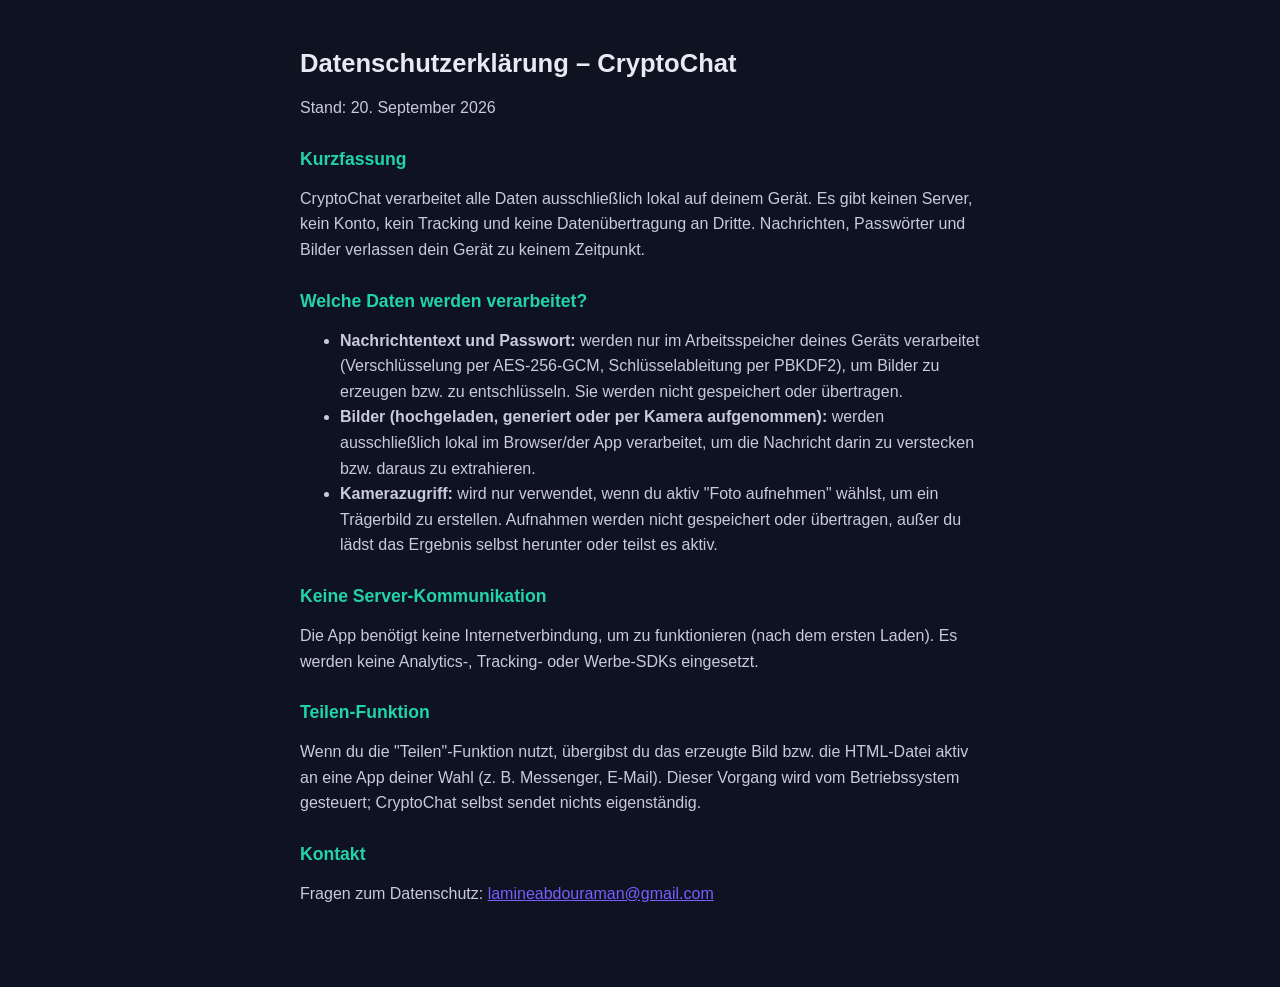
==== privacy.html @ 75d64087 "Initial commit: CryptoChat PWA (encrypt, hide-in-image, PIN lock) Client-side steganography app: AES" ====
<!DOCTYPE html>
<html lang="de">
<head>
<meta charset="UTF-8" />
<meta name="viewport" content="width=device-width, initial-scale=1.0" />
<title>CryptoChat – Datenschutzerklärung</title>
<link rel="icon" href="icons/icon-192.png" />
<style>
  body { font-family: -apple-system, "Segoe UI", Roboto, Helvetica, Arial, sans-serif; background:#0f1220; color:#e9e9f4; margin:0; padding:32px 16px 64px; }
  .wrap { max-width: 680px; margin: 0 auto; }
  h1 { font-size: 1.6rem; }
  h2 { font-size: 1.1rem; margin-top: 28px; color:#22d3aa; }
  p, li { color:#c9cadf; line-height: 1.6; }
  a { color:#7c5cff; }
</style>
</head>
<body>
<div class="wrap">
  <h1>Datenschutzerklärung – CryptoChat</h1>
  <p>Stand: 20. September 2026</p>

  <h2>Kurzfassung</h2>
  <p>CryptoChat verarbeitet alle Daten ausschließlich lokal auf deinem Gerät. Es gibt keinen Server, kein Konto, kein Tracking und keine Datenübertragung an Dritte. Nachrichten, Passwörter und Bilder verlassen dein Gerät zu keinem Zeitpunkt.</p>

  <h2>Welche Daten werden verarbeitet?</h2>
  <ul>
    <li><strong>Nachrichtentext und Passwort:</strong> werden nur im Arbeitsspeicher deines Geräts verarbeitet (Verschlüsselung per AES-256-GCM, Schlüsselableitung per PBKDF2), um Bilder zu erzeugen bzw. zu entschlüsseln. Sie werden nicht gespeichert oder übertragen.</li>
    <li><strong>Bilder (hochgeladen, generiert oder per Kamera aufgenommen):</strong> werden ausschließlich lokal im Browser/der App verarbeitet, um die Nachricht darin zu verstecken bzw. daraus zu extrahieren.</li>
    <li><strong>Kamerazugriff:</strong> wird nur verwendet, wenn du aktiv "Foto aufnehmen" wählst, um ein Trägerbild zu erstellen. Aufnahmen werden nicht gespeichert oder übertragen, außer du lädst das Ergebnis selbst herunter oder teilst es aktiv.</li>
  </ul>

  <h2>Keine Server-Kommunikation</h2>
  <p>Die App benötigt keine Internetverbindung, um zu funktionieren (nach dem ersten Laden). Es werden keine Analytics-, Tracking- oder Werbe-SDKs eingesetzt.</p>

  <h2>Teilen-Funktion</h2>
  <p>Wenn du die "Teilen"-Funktion nutzt, übergibst du das erzeugte Bild bzw. die HTML-Datei aktiv an eine App deiner Wahl (z. B. Messenger, E-Mail). Dieser Vorgang wird vom Betriebssystem gesteuert; CryptoChat selbst sendet nichts eigenständig.

  <h2>Kontakt</h2>
  <p>Fragen zum Datenschutz: <a href="mailto:lamineabdouraman@gmail.com">lamineabdouraman@gmail.com</a></p>
</div>
</body>
</html>
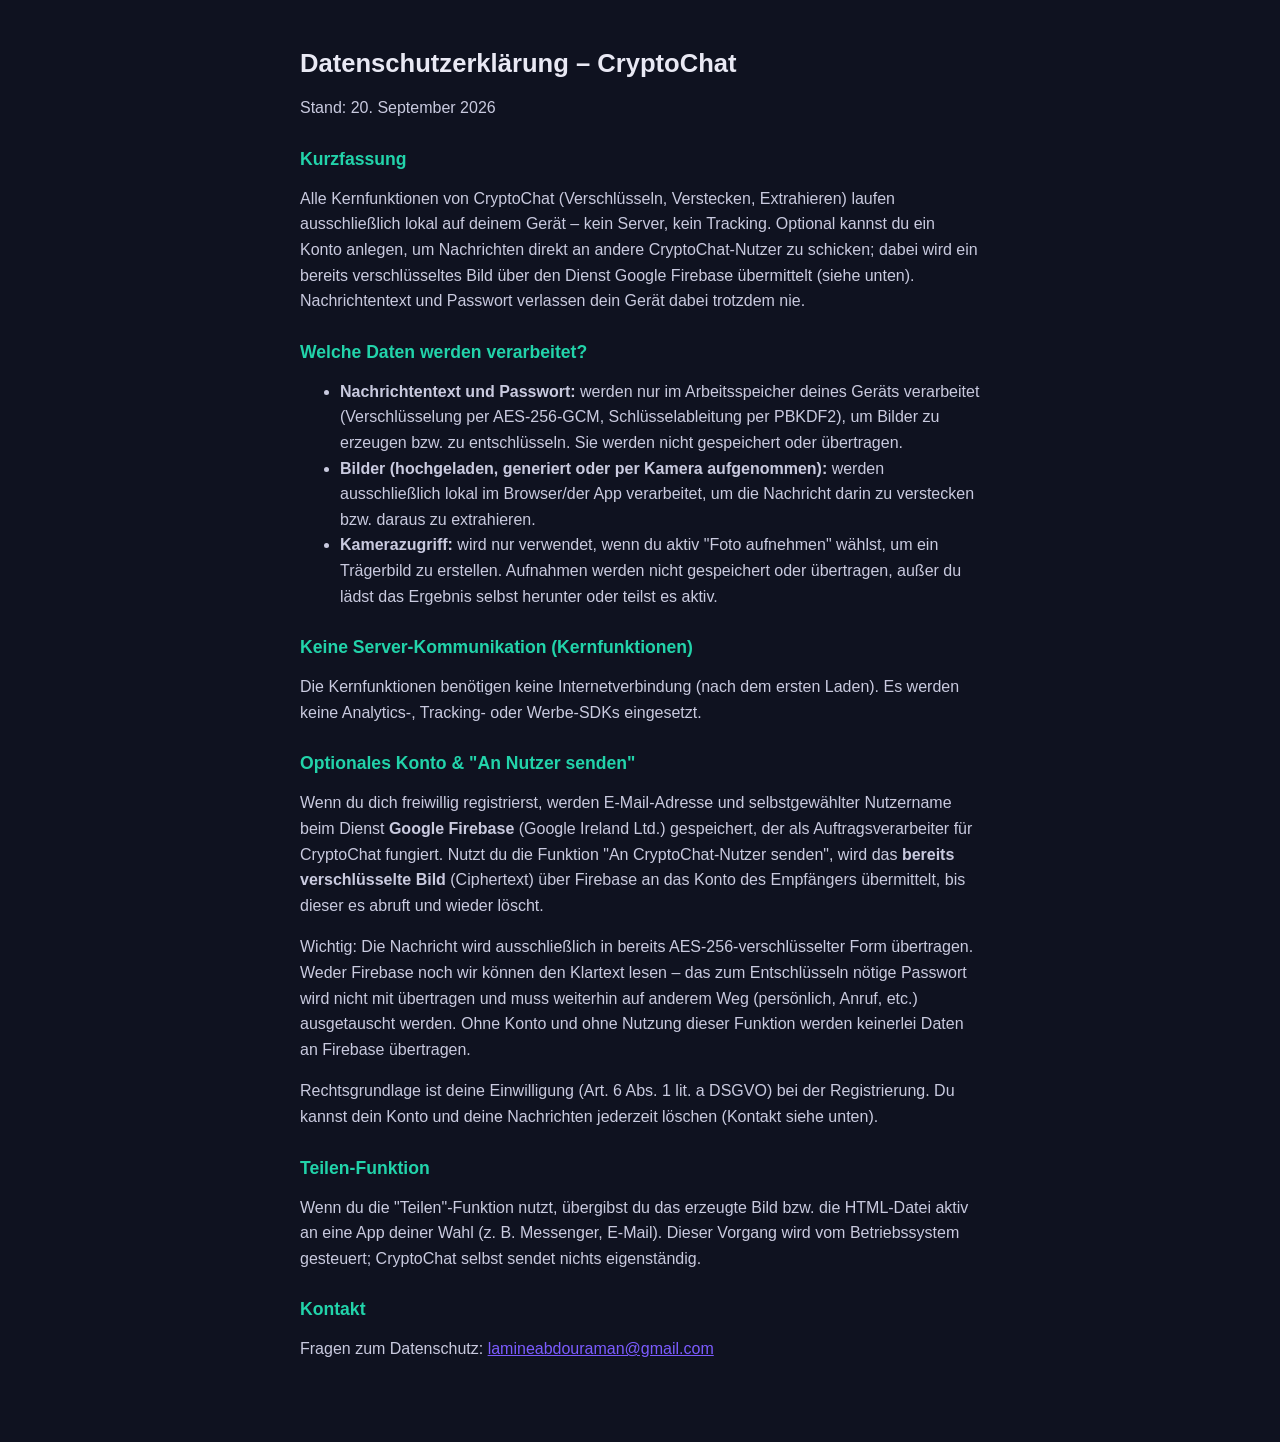
==== commit e40a1558: "Add in-app messaging to other CryptoChat users, remove device PIN lock Adds an optional Firebase acc" ====
--- a/privacy.html
+++ b/privacy.html
@@ -20,7 +20,7 @@
   <p>Stand: 20. September 2026</p>
 
   <h2>Kurzfassung</h2>
-  <p>CryptoChat verarbeitet alle Daten ausschließlich lokal auf deinem Gerät. Es gibt keinen Server, kein Konto, kein Tracking und keine Datenübertragung an Dritte. Nachrichten, Passwörter und Bilder verlassen dein Gerät zu keinem Zeitpunkt.</p>
+  <p>Alle Kernfunktionen von CryptoChat (Verschlüsseln, Verstecken, Extrahieren) laufen ausschließlich lokal auf deinem Gerät – kein Server, kein Tracking. Optional kannst du ein Konto anlegen, um Nachrichten direkt an andere CryptoChat-Nutzer zu schicken; dabei wird ein bereits verschlüsseltes Bild über den Dienst Google Firebase übermittelt (siehe unten). Nachrichtentext und Passwort verlassen dein Gerät dabei trotzdem nie.</p>
 
   <h2>Welche Daten werden verarbeitet?</h2>
   <ul>
@@ -29,8 +29,13 @@
     <li><strong>Kamerazugriff:</strong> wird nur verwendet, wenn du aktiv "Foto aufnehmen" wählst, um ein Trägerbild zu erstellen. Aufnahmen werden nicht gespeichert oder übertragen, außer du lädst das Ergebnis selbst herunter oder teilst es aktiv.</li>
   </ul>
 
-  <h2>Keine Server-Kommunikation</h2>
-  <p>Die App benötigt keine Internetverbindung, um zu funktionieren (nach dem ersten Laden). Es werden keine Analytics-, Tracking- oder Werbe-SDKs eingesetzt.</p>
+  <h2>Keine Server-Kommunikation (Kernfunktionen)</h2>
+  <p>Die Kernfunktionen benötigen keine Internetverbindung (nach dem ersten Laden). Es werden keine Analytics-, Tracking- oder Werbe-SDKs eingesetzt.</p>
+
+  <h2>Optionales Konto & "An Nutzer senden"</h2>
+  <p>Wenn du dich freiwillig registrierst, werden E-Mail-Adresse und selbstgewählter Nutzername beim Dienst <strong>Google Firebase</strong> (Google Ireland Ltd.) gespeichert, der als Auftragsverarbeiter für CryptoChat fungiert. Nutzt du die Funktion "An CryptoChat-Nutzer senden", wird das <strong>bereits verschlüsselte Bild</strong> (Ciphertext) über Firebase an das Konto des Empfängers übermittelt, bis dieser es abruft und wieder löscht.</p>
+  <p>Wichtig: Die Nachricht wird ausschließlich in bereits AES-256-verschlüsselter Form übertragen. Weder Firebase noch wir können den Klartext lesen – das zum Entschlüsseln nötige Passwort wird nicht mit übertragen und muss weiterhin auf anderem Weg (persönlich, Anruf, etc.) ausgetauscht werden. Ohne Konto und ohne Nutzung dieser Funktion werden keinerlei Daten an Firebase übertragen.</p>
+  <p>Rechtsgrundlage ist deine Einwilligung (Art. 6 Abs. 1 lit. a DSGVO) bei der Registrierung. Du kannst dein Konto und deine Nachrichten jederzeit löschen (Kontakt siehe unten).</p>
 
   <h2>Teilen-Funktion</h2>
   <p>Wenn du die "Teilen"-Funktion nutzt, übergibst du das erzeugte Bild bzw. die HTML-Datei aktiv an eine App deiner Wahl (z. B. Messenger, E-Mail). Dieser Vorgang wird vom Betriebssystem gesteuert; CryptoChat selbst sendet nichts eigenständig.
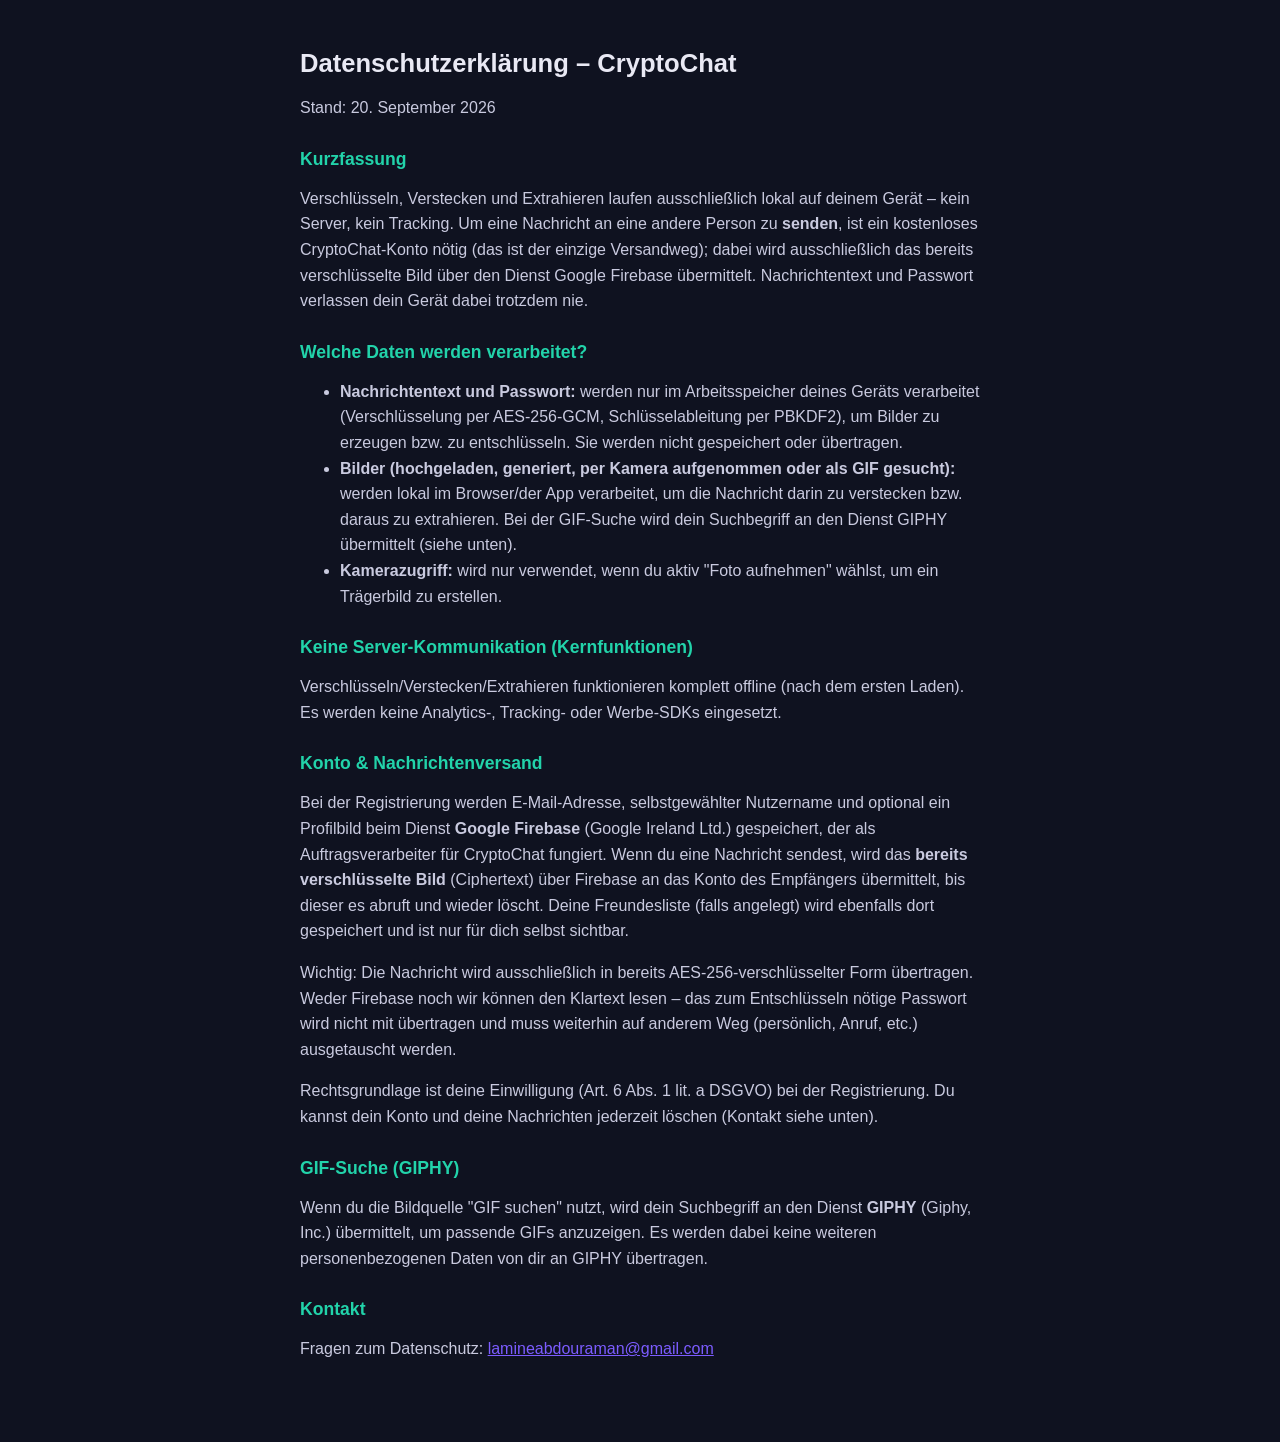
==== commit e1368ac6: "Consolidate sending to a single path: in-app, user-to-user only Removes the self-decrypting HTML exp" ====
--- a/privacy.html
+++ b/privacy.html
@@ -20,25 +20,25 @@
   <p>Stand: 20. September 2026</p>
 
   <h2>Kurzfassung</h2>
-  <p>Alle Kernfunktionen von CryptoChat (Verschlüsseln, Verstecken, Extrahieren) laufen ausschließlich lokal auf deinem Gerät – kein Server, kein Tracking. Optional kannst du ein Konto anlegen, um Nachrichten direkt an andere CryptoChat-Nutzer zu schicken; dabei wird ein bereits verschlüsseltes Bild über den Dienst Google Firebase übermittelt (siehe unten). Nachrichtentext und Passwort verlassen dein Gerät dabei trotzdem nie.</p>
+  <p>Verschlüsseln, Verstecken und Extrahieren laufen ausschließlich lokal auf deinem Gerät – kein Server, kein Tracking. Um eine Nachricht an eine andere Person zu <strong>senden</strong>, ist ein kostenloses CryptoChat-Konto nötig (das ist der einzige Versandweg); dabei wird ausschließlich das bereits verschlüsselte Bild über den Dienst Google Firebase übermittelt. Nachrichtentext und Passwort verlassen dein Gerät dabei trotzdem nie.</p>
 
   <h2>Welche Daten werden verarbeitet?</h2>
   <ul>
     <li><strong>Nachrichtentext und Passwort:</strong> werden nur im Arbeitsspeicher deines Geräts verarbeitet (Verschlüsselung per AES-256-GCM, Schlüsselableitung per PBKDF2), um Bilder zu erzeugen bzw. zu entschlüsseln. Sie werden nicht gespeichert oder übertragen.</li>
-    <li><strong>Bilder (hochgeladen, generiert oder per Kamera aufgenommen):</strong> werden ausschließlich lokal im Browser/der App verarbeitet, um die Nachricht darin zu verstecken bzw. daraus zu extrahieren.</li>
-    <li><strong>Kamerazugriff:</strong> wird nur verwendet, wenn du aktiv "Foto aufnehmen" wählst, um ein Trägerbild zu erstellen. Aufnahmen werden nicht gespeichert oder übertragen, außer du lädst das Ergebnis selbst herunter oder teilst es aktiv.</li>
+    <li><strong>Bilder (hochgeladen, generiert, per Kamera aufgenommen oder als GIF gesucht):</strong> werden lokal im Browser/der App verarbeitet, um die Nachricht darin zu verstecken bzw. daraus zu extrahieren. Bei der GIF-Suche wird dein Suchbegriff an den Dienst GIPHY übermittelt (siehe unten).</li>
+    <li><strong>Kamerazugriff:</strong> wird nur verwendet, wenn du aktiv "Foto aufnehmen" wählst, um ein Trägerbild zu erstellen.</li>
   </ul>
 
   <h2>Keine Server-Kommunikation (Kernfunktionen)</h2>
-  <p>Die Kernfunktionen benötigen keine Internetverbindung (nach dem ersten Laden). Es werden keine Analytics-, Tracking- oder Werbe-SDKs eingesetzt.</p>
+  <p>Verschlüsseln/Verstecken/Extrahieren funktionieren komplett offline (nach dem ersten Laden). Es werden keine Analytics-, Tracking- oder Werbe-SDKs eingesetzt.</p>
 
-  <h2>Optionales Konto & "An Nutzer senden"</h2>
-  <p>Wenn du dich freiwillig registrierst, werden E-Mail-Adresse und selbstgewählter Nutzername beim Dienst <strong>Google Firebase</strong> (Google Ireland Ltd.) gespeichert, der als Auftragsverarbeiter für CryptoChat fungiert. Nutzt du die Funktion "An CryptoChat-Nutzer senden", wird das <strong>bereits verschlüsselte Bild</strong> (Ciphertext) über Firebase an das Konto des Empfängers übermittelt, bis dieser es abruft und wieder löscht.</p>
-  <p>Wichtig: Die Nachricht wird ausschließlich in bereits AES-256-verschlüsselter Form übertragen. Weder Firebase noch wir können den Klartext lesen – das zum Entschlüsseln nötige Passwort wird nicht mit übertragen und muss weiterhin auf anderem Weg (persönlich, Anruf, etc.) ausgetauscht werden. Ohne Konto und ohne Nutzung dieser Funktion werden keinerlei Daten an Firebase übertragen.</p>
+  <h2>Konto & Nachrichtenversand</h2>
+  <p>Bei der Registrierung werden E-Mail-Adresse, selbstgewählter Nutzername und optional ein Profilbild beim Dienst <strong>Google Firebase</strong> (Google Ireland Ltd.) gespeichert, der als Auftragsverarbeiter für CryptoChat fungiert. Wenn du eine Nachricht sendest, wird das <strong>bereits verschlüsselte Bild</strong> (Ciphertext) über Firebase an das Konto des Empfängers übermittelt, bis dieser es abruft und wieder löscht. Deine Freundesliste (falls angelegt) wird ebenfalls dort gespeichert und ist nur für dich selbst sichtbar.</p>
+  <p>Wichtig: Die Nachricht wird ausschließlich in bereits AES-256-verschlüsselter Form übertragen. Weder Firebase noch wir können den Klartext lesen – das zum Entschlüsseln nötige Passwort wird nicht mit übertragen und muss weiterhin auf anderem Weg (persönlich, Anruf, etc.) ausgetauscht werden.</p>
   <p>Rechtsgrundlage ist deine Einwilligung (Art. 6 Abs. 1 lit. a DSGVO) bei der Registrierung. Du kannst dein Konto und deine Nachrichten jederzeit löschen (Kontakt siehe unten).</p>
 
-  <h2>Teilen-Funktion</h2>
-  <p>Wenn du die "Teilen"-Funktion nutzt, übergibst du das erzeugte Bild bzw. die HTML-Datei aktiv an eine App deiner Wahl (z. B. Messenger, E-Mail). Dieser Vorgang wird vom Betriebssystem gesteuert; CryptoChat selbst sendet nichts eigenständig.
+  <h2>GIF-Suche (GIPHY)</h2>
+  <p>Wenn du die Bildquelle "GIF suchen" nutzt, wird dein Suchbegriff an den Dienst <strong>GIPHY</strong> (Giphy, Inc.) übermittelt, um passende GIFs anzuzeigen. Es werden dabei keine weiteren personenbezogenen Daten von dir an GIPHY übertragen.</p>
 
   <h2>Kontakt</h2>
   <p>Fragen zum Datenschutz: <a href="mailto:lamineabdouraman@gmail.com">lamineabdouraman@gmail.com</a></p>
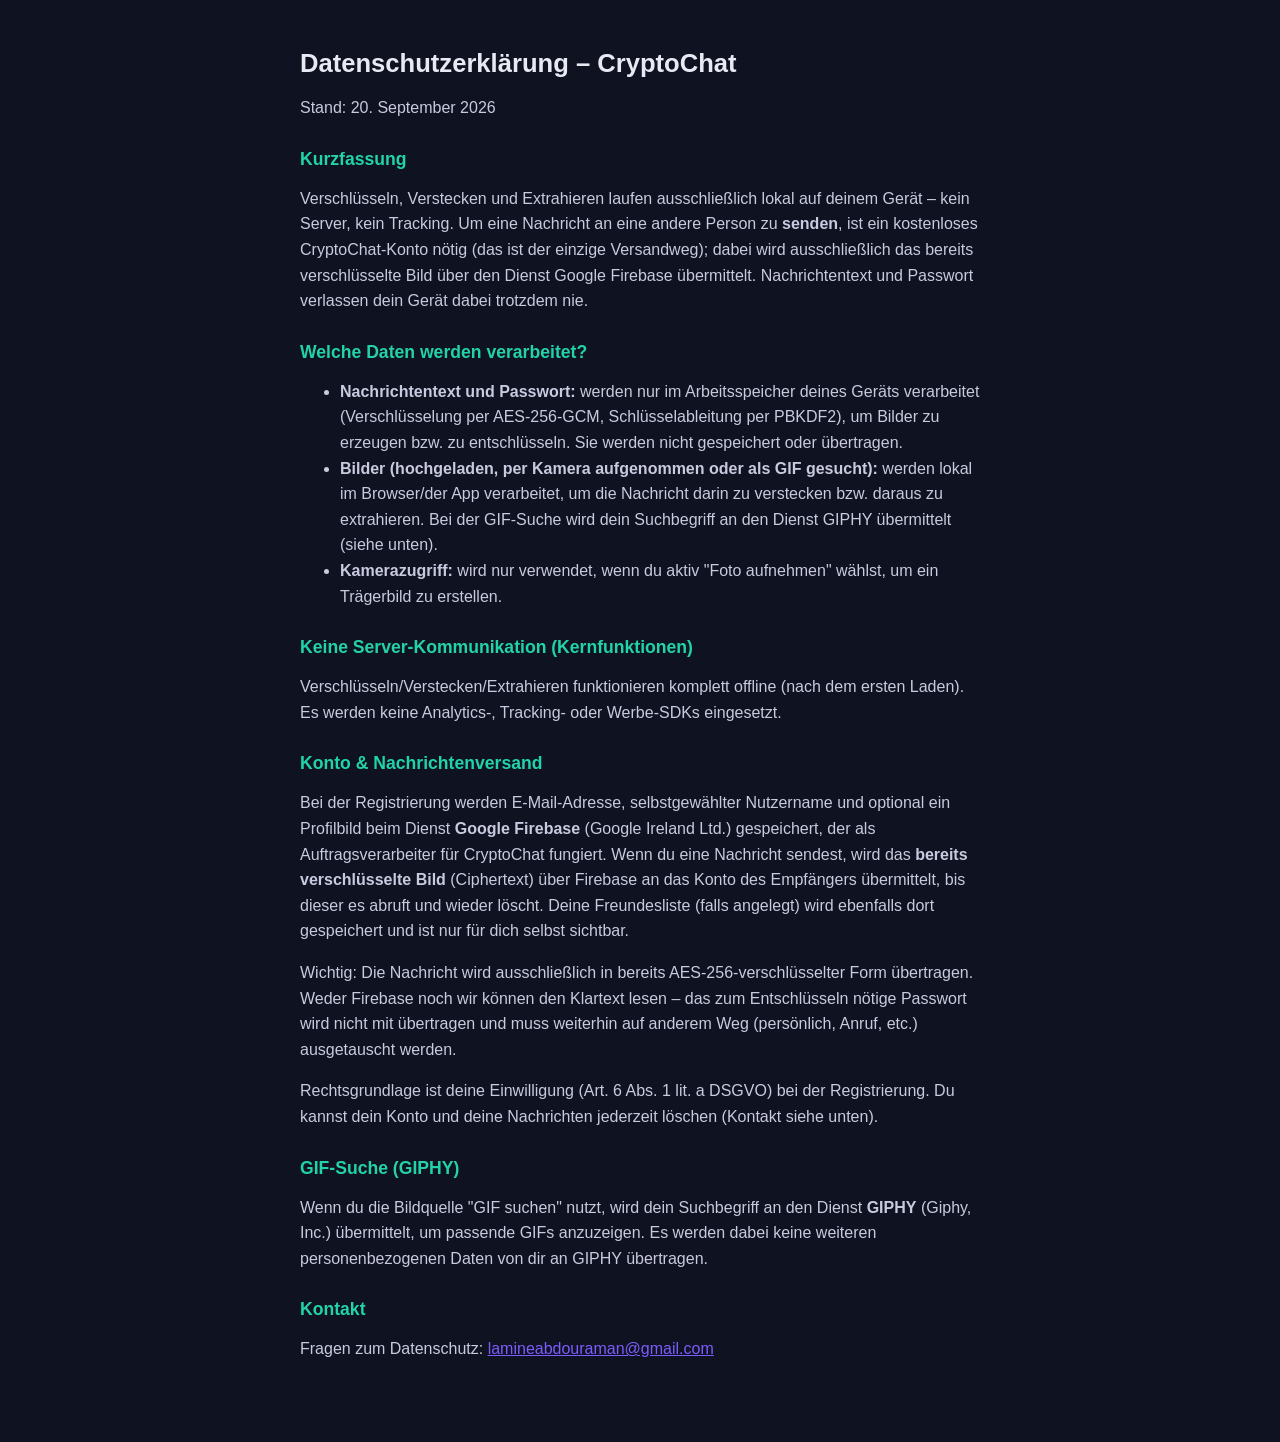
==== commit 2a9ace55: "Remove the procedural "generate image" carrier source Drops the plasma/noise/circles/waves/stars/gri" ====
--- a/privacy.html
+++ b/privacy.html
@@ -25,7 +25,7 @@
   <h2>Welche Daten werden verarbeitet?</h2>
   <ul>
     <li><strong>Nachrichtentext und Passwort:</strong> werden nur im Arbeitsspeicher deines Geräts verarbeitet (Verschlüsselung per AES-256-GCM, Schlüsselableitung per PBKDF2), um Bilder zu erzeugen bzw. zu entschlüsseln. Sie werden nicht gespeichert oder übertragen.</li>
-    <li><strong>Bilder (hochgeladen, generiert, per Kamera aufgenommen oder als GIF gesucht):</strong> werden lokal im Browser/der App verarbeitet, um die Nachricht darin zu verstecken bzw. daraus zu extrahieren. Bei der GIF-Suche wird dein Suchbegriff an den Dienst GIPHY übermittelt (siehe unten).</li>
+    <li><strong>Bilder (hochgeladen, per Kamera aufgenommen oder als GIF gesucht):</strong> werden lokal im Browser/der App verarbeitet, um die Nachricht darin zu verstecken bzw. daraus zu extrahieren. Bei der GIF-Suche wird dein Suchbegriff an den Dienst GIPHY übermittelt (siehe unten).</li>
     <li><strong>Kamerazugriff:</strong> wird nur verwendet, wenn du aktiv "Foto aufnehmen" wählst, um ein Trägerbild zu erstellen.</li>
   </ul>
 
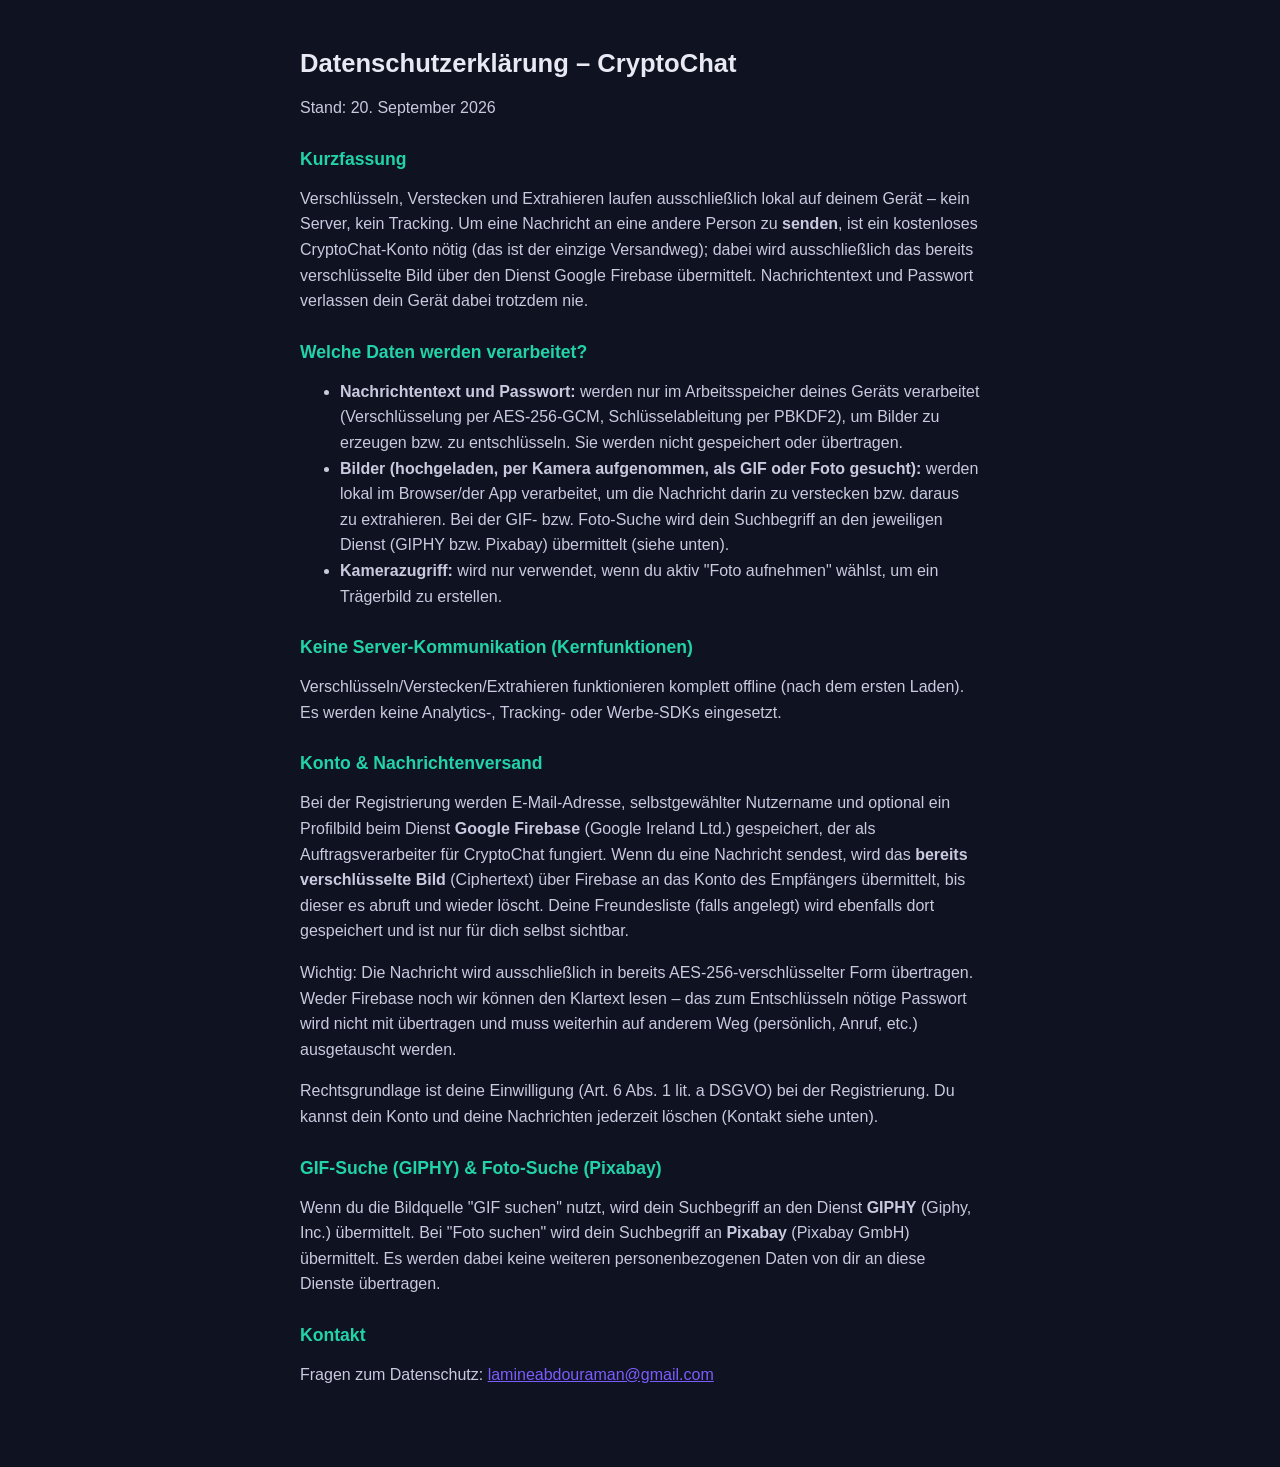
==== commit d3cc0dd1: "Add "Foto suchen" static image source via Pixabay Static photos avoid the fundamental problem with a" ====
--- a/privacy.html
+++ b/privacy.html
@@ -25,7 +25,7 @@
   <h2>Welche Daten werden verarbeitet?</h2>
   <ul>
     <li><strong>Nachrichtentext und Passwort:</strong> werden nur im Arbeitsspeicher deines Geräts verarbeitet (Verschlüsselung per AES-256-GCM, Schlüsselableitung per PBKDF2), um Bilder zu erzeugen bzw. zu entschlüsseln. Sie werden nicht gespeichert oder übertragen.</li>
-    <li><strong>Bilder (hochgeladen, per Kamera aufgenommen oder als GIF gesucht):</strong> werden lokal im Browser/der App verarbeitet, um die Nachricht darin zu verstecken bzw. daraus zu extrahieren. Bei der GIF-Suche wird dein Suchbegriff an den Dienst GIPHY übermittelt (siehe unten).</li>
+    <li><strong>Bilder (hochgeladen, per Kamera aufgenommen, als GIF oder Foto gesucht):</strong> werden lokal im Browser/der App verarbeitet, um die Nachricht darin zu verstecken bzw. daraus zu extrahieren. Bei der GIF- bzw. Foto-Suche wird dein Suchbegriff an den jeweiligen Dienst (GIPHY bzw. Pixabay) übermittelt (siehe unten).</li>
     <li><strong>Kamerazugriff:</strong> wird nur verwendet, wenn du aktiv "Foto aufnehmen" wählst, um ein Trägerbild zu erstellen.</li>
   </ul>
 
@@ -37,8 +37,8 @@
   <p>Wichtig: Die Nachricht wird ausschließlich in bereits AES-256-verschlüsselter Form übertragen. Weder Firebase noch wir können den Klartext lesen – das zum Entschlüsseln nötige Passwort wird nicht mit übertragen und muss weiterhin auf anderem Weg (persönlich, Anruf, etc.) ausgetauscht werden.</p>
   <p>Rechtsgrundlage ist deine Einwilligung (Art. 6 Abs. 1 lit. a DSGVO) bei der Registrierung. Du kannst dein Konto und deine Nachrichten jederzeit löschen (Kontakt siehe unten).</p>
 
-  <h2>GIF-Suche (GIPHY)</h2>
-  <p>Wenn du die Bildquelle "GIF suchen" nutzt, wird dein Suchbegriff an den Dienst <strong>GIPHY</strong> (Giphy, Inc.) übermittelt, um passende GIFs anzuzeigen. Es werden dabei keine weiteren personenbezogenen Daten von dir an GIPHY übertragen.</p>
+  <h2>GIF-Suche (GIPHY) & Foto-Suche (Pixabay)</h2>
+  <p>Wenn du die Bildquelle "GIF suchen" nutzt, wird dein Suchbegriff an den Dienst <strong>GIPHY</strong> (Giphy, Inc.) übermittelt. Bei "Foto suchen" wird dein Suchbegriff an <strong>Pixabay</strong> (Pixabay GmbH) übermittelt. Es werden dabei keine weiteren personenbezogenen Daten von dir an diese Dienste übertragen.</p>
 
   <h2>Kontakt</h2>
   <p>Fragen zum Datenschutz: <a href="mailto:lamineabdouraman@gmail.com">lamineabdouraman@gmail.com</a></p>
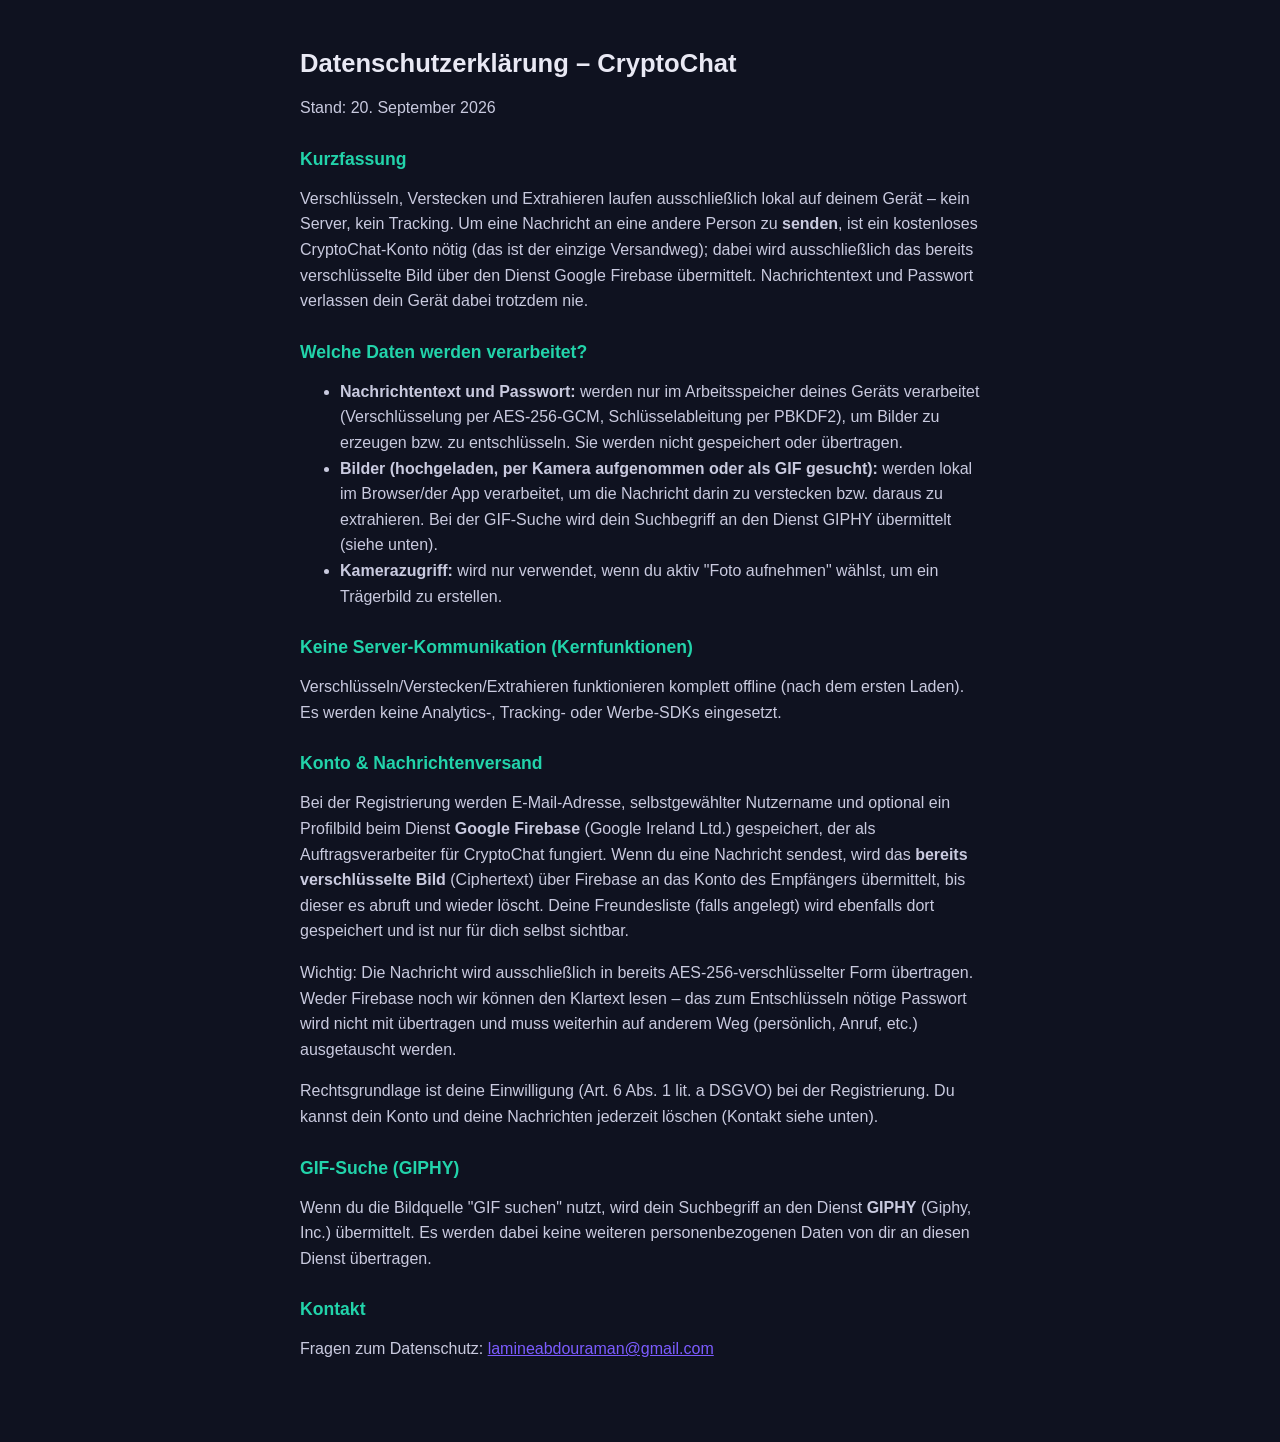
==== commit ffb506a0: "Remove non-functional stock photo search (Pixabay) source Co-Authored-By: Claude Sonnet 5 <noreply@a" ====
--- a/privacy.html
+++ b/privacy.html
@@ -25,7 +25,7 @@
   <h2>Welche Daten werden verarbeitet?</h2>
   <ul>
     <li><strong>Nachrichtentext und Passwort:</strong> werden nur im Arbeitsspeicher deines Geräts verarbeitet (Verschlüsselung per AES-256-GCM, Schlüsselableitung per PBKDF2), um Bilder zu erzeugen bzw. zu entschlüsseln. Sie werden nicht gespeichert oder übertragen.</li>
-    <li><strong>Bilder (hochgeladen, per Kamera aufgenommen, als GIF oder Foto gesucht):</strong> werden lokal im Browser/der App verarbeitet, um die Nachricht darin zu verstecken bzw. daraus zu extrahieren. Bei der GIF- bzw. Foto-Suche wird dein Suchbegriff an den jeweiligen Dienst (GIPHY bzw. Pixabay) übermittelt (siehe unten).</li>
+    <li><strong>Bilder (hochgeladen, per Kamera aufgenommen oder als GIF gesucht):</strong> werden lokal im Browser/der App verarbeitet, um die Nachricht darin zu verstecken bzw. daraus zu extrahieren. Bei der GIF-Suche wird dein Suchbegriff an den Dienst GIPHY übermittelt (siehe unten).</li>
     <li><strong>Kamerazugriff:</strong> wird nur verwendet, wenn du aktiv "Foto aufnehmen" wählst, um ein Trägerbild zu erstellen.</li>
   </ul>
 
@@ -37,8 +37,8 @@
   <p>Wichtig: Die Nachricht wird ausschließlich in bereits AES-256-verschlüsselter Form übertragen. Weder Firebase noch wir können den Klartext lesen – das zum Entschlüsseln nötige Passwort wird nicht mit übertragen und muss weiterhin auf anderem Weg (persönlich, Anruf, etc.) ausgetauscht werden.</p>
   <p>Rechtsgrundlage ist deine Einwilligung (Art. 6 Abs. 1 lit. a DSGVO) bei der Registrierung. Du kannst dein Konto und deine Nachrichten jederzeit löschen (Kontakt siehe unten).</p>
 
-  <h2>GIF-Suche (GIPHY) & Foto-Suche (Pixabay)</h2>
-  <p>Wenn du die Bildquelle "GIF suchen" nutzt, wird dein Suchbegriff an den Dienst <strong>GIPHY</strong> (Giphy, Inc.) übermittelt. Bei "Foto suchen" wird dein Suchbegriff an <strong>Pixabay</strong> (Pixabay GmbH) übermittelt. Es werden dabei keine weiteren personenbezogenen Daten von dir an diese Dienste übertragen.</p>
+  <h2>GIF-Suche (GIPHY)</h2>
+  <p>Wenn du die Bildquelle "GIF suchen" nutzt, wird dein Suchbegriff an den Dienst <strong>GIPHY</strong> (Giphy, Inc.) übermittelt. Es werden dabei keine weiteren personenbezogenen Daten von dir an diesen Dienst übertragen.</p>
 
   <h2>Kontakt</h2>
   <p>Fragen zum Datenschutz: <a href="mailto:lamineabdouraman@gmail.com">lamineabdouraman@gmail.com</a></p>
